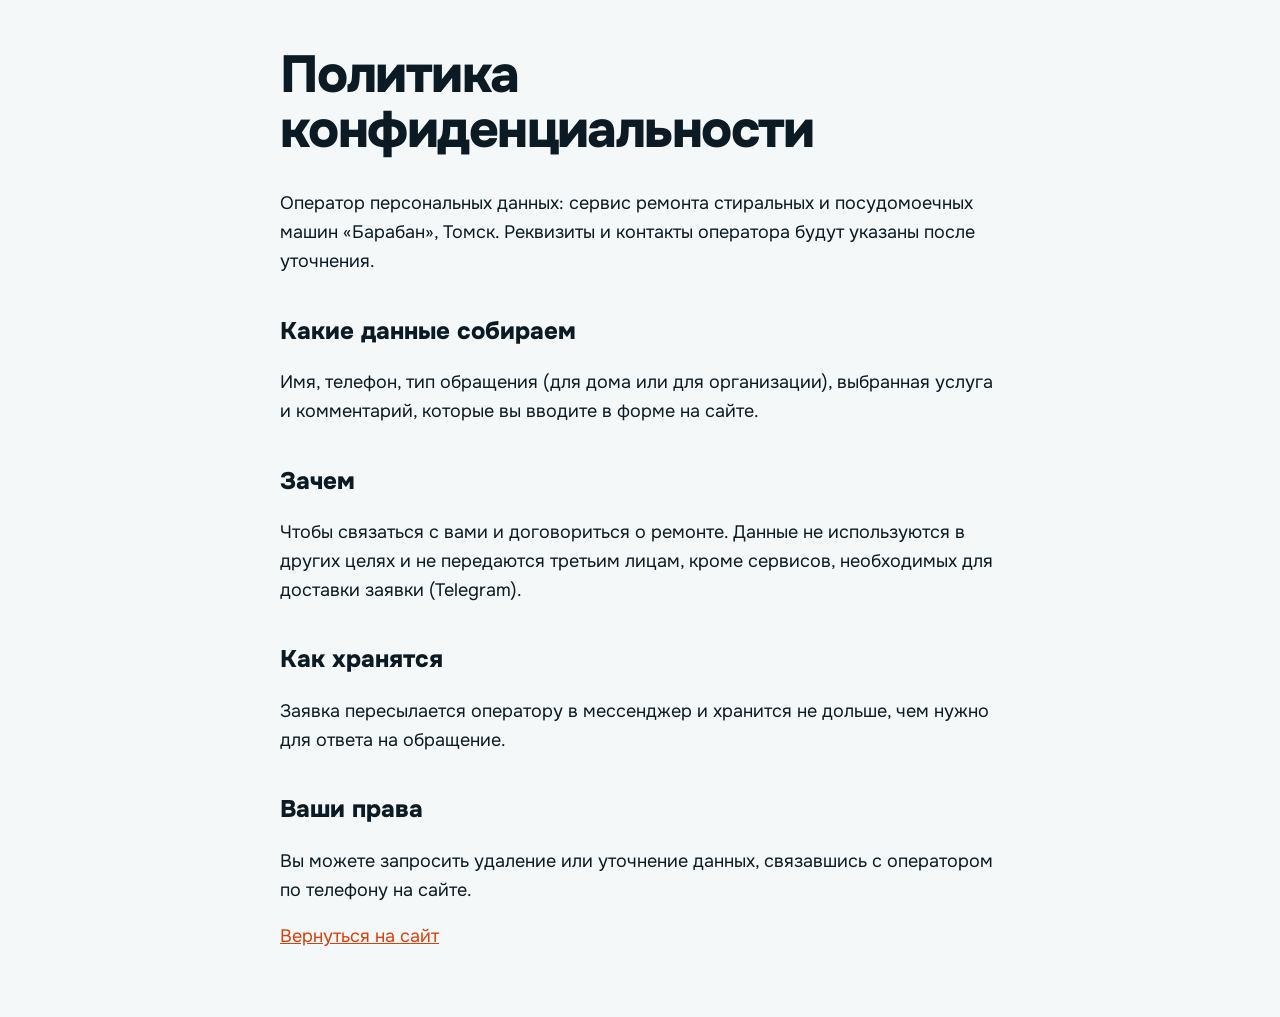
==== privacy.html @ 4bc4e3dc "init: landing for tomsk-remont-mashin" ====
<!doctype html>
<html lang="ru">
<head>
<meta charset="utf-8">
<meta name="viewport" content="width=device-width, initial-scale=1">
<title>Политика конфиденциальности — Барабан, Томск</title>
<meta name="robots" content="noindex">
<link href="https://fonts.googleapis.com/css2?family=Onest:wght@400;500;800&display=swap" rel="stylesheet">
<style>
body{margin:0;background:#f4f8f9;color:#0c1a23;font:18px/1.6 'Onest',system-ui,sans-serif;padding:48px 16px}
main{max-width:720px;margin:0 auto}
h1{font-weight:800;font-size:clamp(32px,5vw,52px);line-height:1.05;letter-spacing:-.03em;margin:0 0 32px}
h2{font-weight:800;font-size:24px;margin:36px 0 10px}
a{color:#d9400b}
</style>
</head>
<body>
<main>
<h1>Политика конфиденциальности</h1>
<p>Оператор персональных данных: сервис ремонта стиральных и посудомоечных машин «Барабан», Томск. Реквизиты и контакты оператора будут указаны после уточнения.</p>
<h2>Какие данные собираем</h2>
<p>Имя, телефон, тип обращения (для дома или для организации), выбранная услуга и комментарий, которые вы вводите в форме на сайте.</p>
<h2>Зачем</h2>
<p>Чтобы связаться с вами и договориться о ремонте. Данные не используются в других целях и не передаются третьим лицам, кроме сервисов, необходимых для доставки заявки (Telegram).</p>
<h2>Как хранятся</h2>
<p>Заявка пересылается оператору в мессенджер и хранится не дольше, чем нужно для ответа на обращение.</p>
<h2>Ваши права</h2>
<p>Вы можете запросить удаление или уточнение данных, связавшись с оператором по телефону на сайте.</p>
<p><a href="index.html">Вернуться на сайт</a></p>
</main>
</body>
</html>
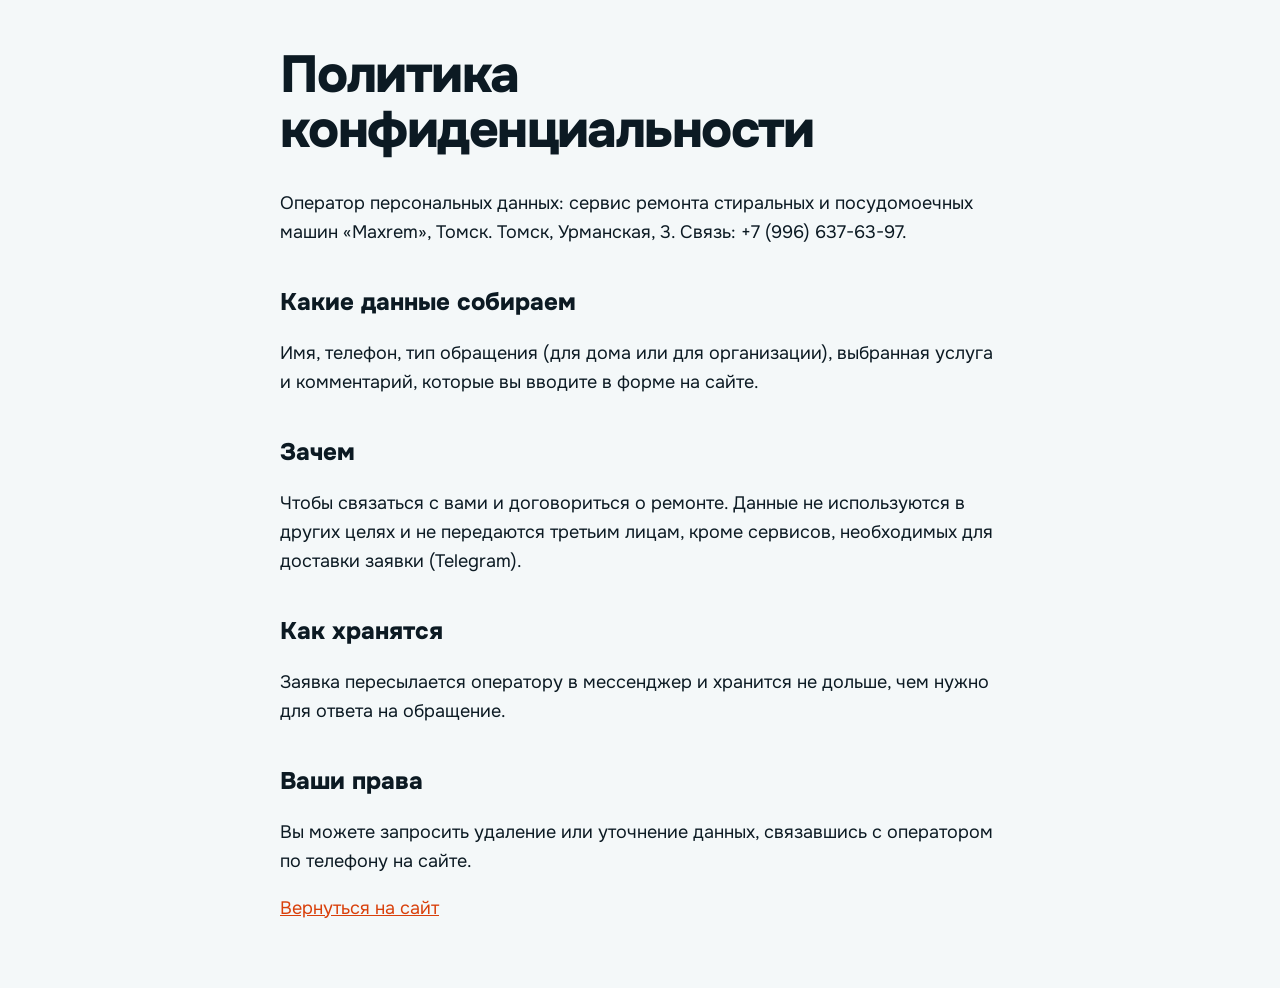
==== commit ccfdbbf4: "Правки клиента: Maxrem, контакты, скидка на первый заказ, выезд" ====
--- a/privacy.html
+++ b/privacy.html
@@ -3,7 +3,7 @@
 <head>
 <meta charset="utf-8">
 <meta name="viewport" content="width=device-width, initial-scale=1">
-<title>Политика конфиденциальности — Барабан, Томск</title>
+<title>Политика конфиденциальности — Maxrem, Томск</title>
 <meta name="robots" content="noindex">
 <link href="https://fonts.googleapis.com/css2?family=Onest:wght@400;500;800&display=swap" rel="stylesheet">
 <style>
@@ -17,7 +17,7 @@
 <body>
 <main>
 <h1>Политика конфиденциальности</h1>
-<p>Оператор персональных данных: сервис ремонта стиральных и посудомоечных машин «Барабан», Томск. Реквизиты и контакты оператора будут указаны после уточнения.</p>
+<p>Оператор персональных данных: сервис ремонта стиральных и посудомоечных машин «Maxrem», Томск. Томск, Урманская, 3. Связь: +7 (996) 637-63-97.</p>
 <h2>Какие данные собираем</h2>
 <p>Имя, телефон, тип обращения (для дома или для организации), выбранная услуга и комментарий, которые вы вводите в форме на сайте.</p>
 <h2>Зачем</h2>
